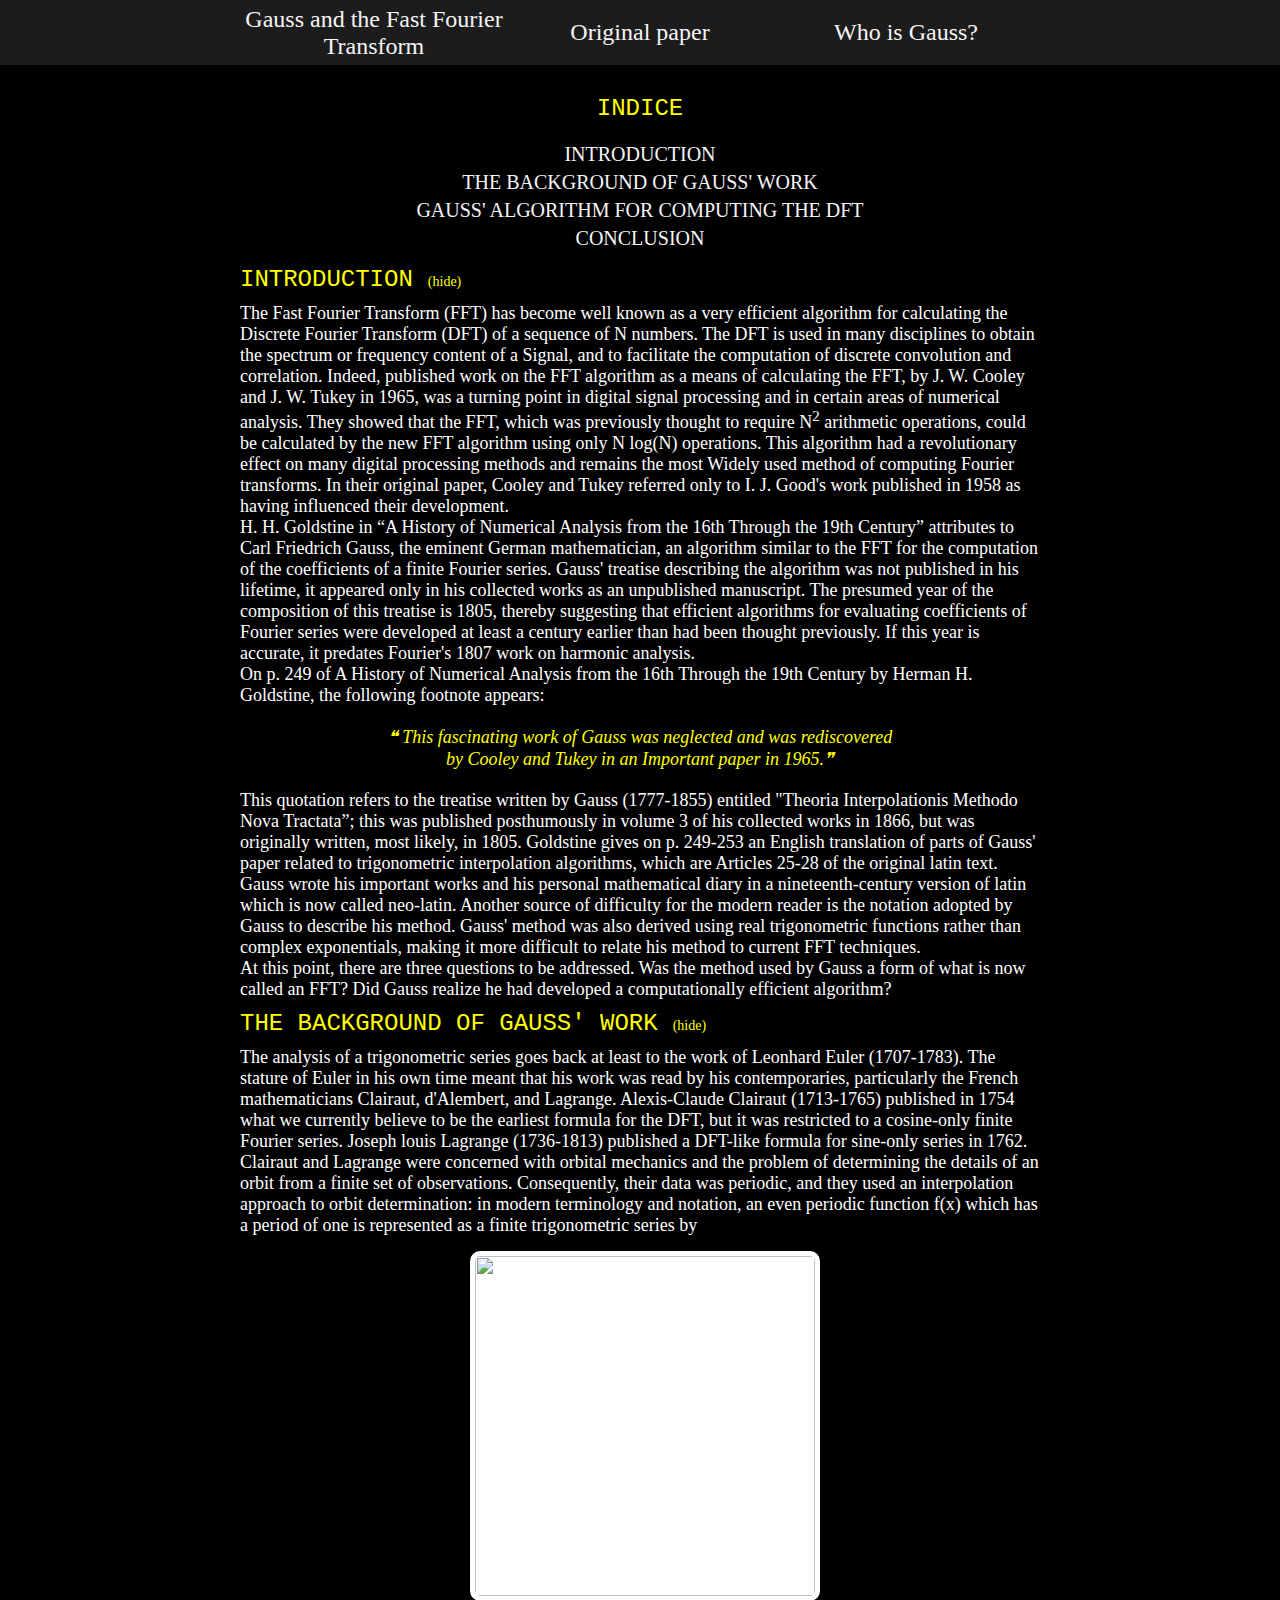
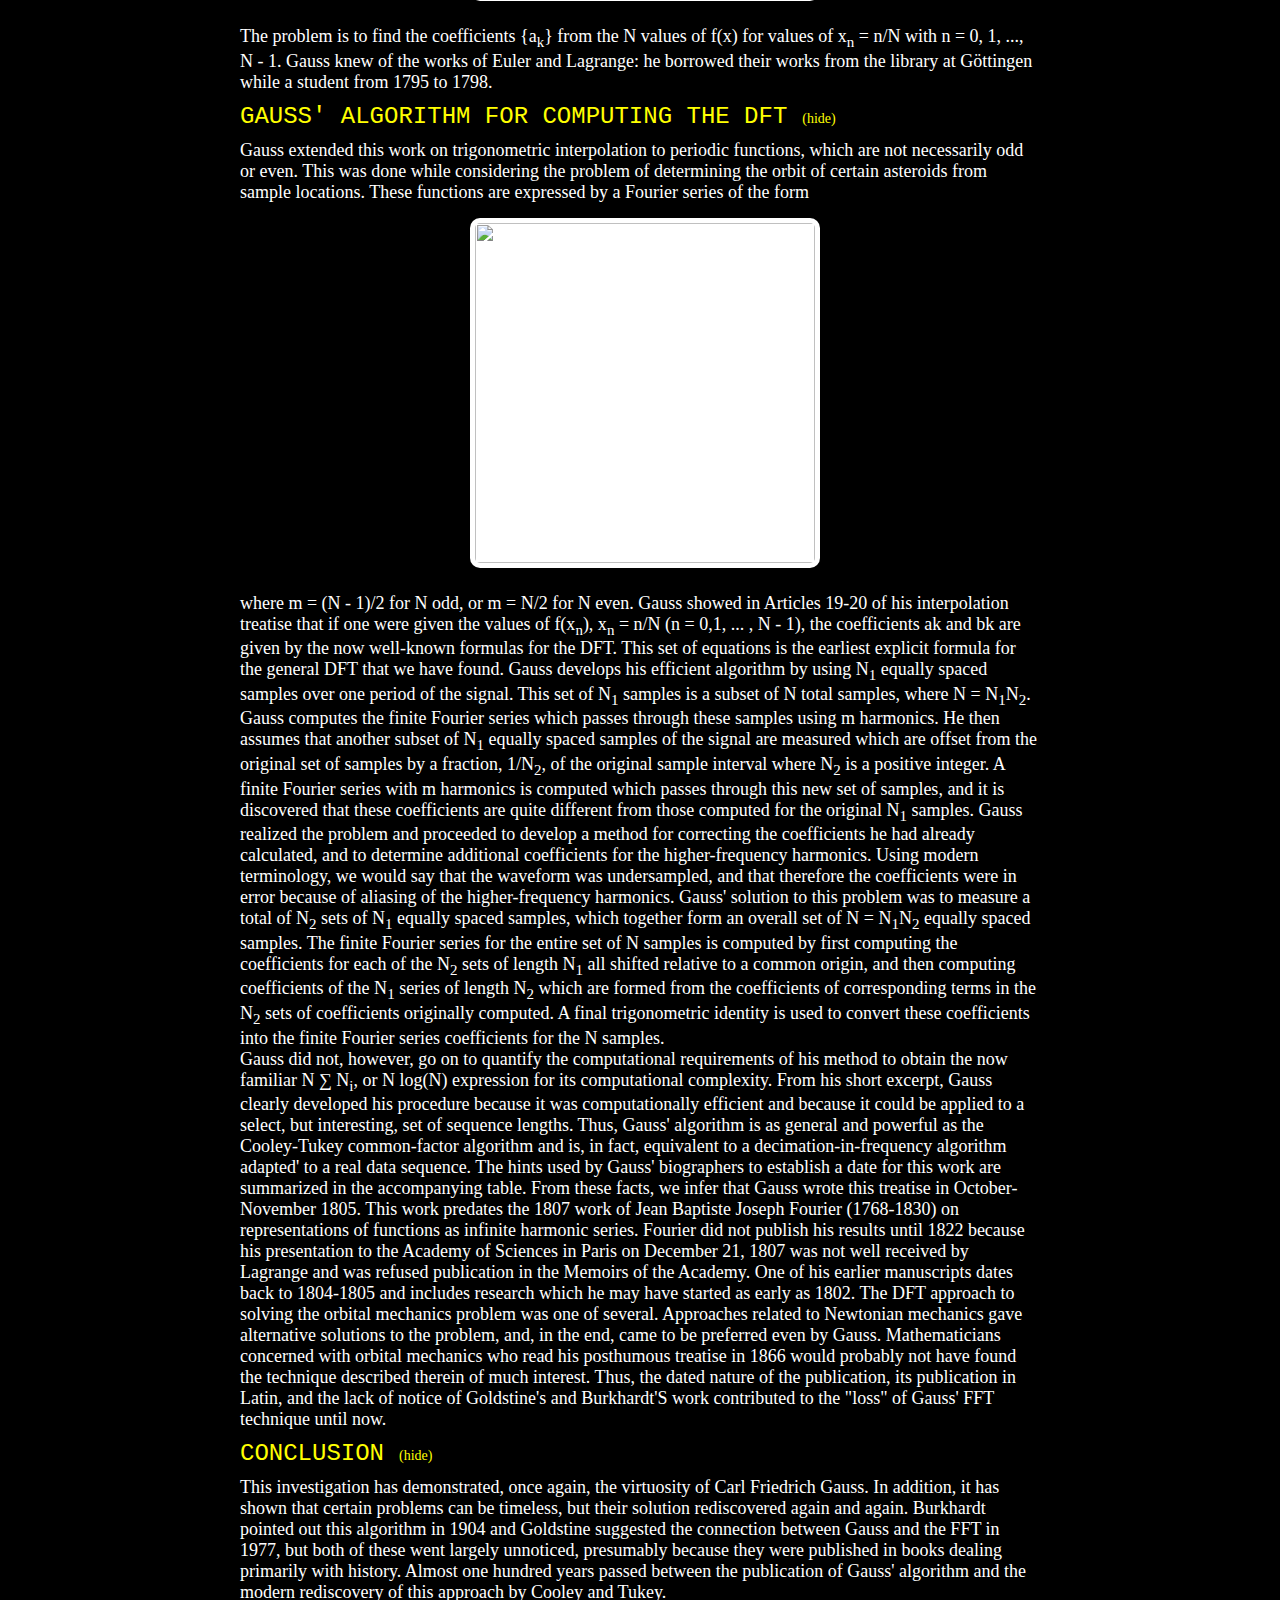
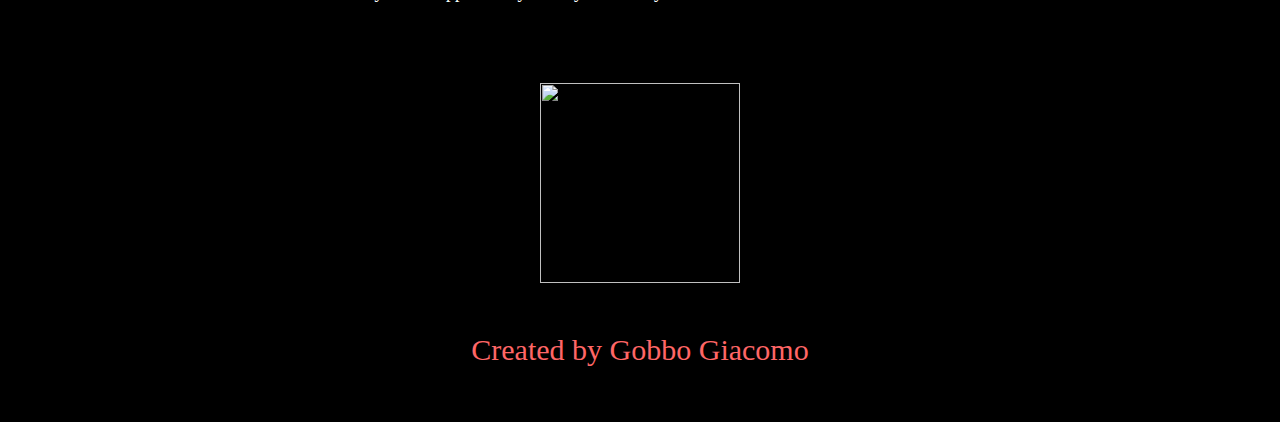
==== index.html @ 4969edc9 "Add files via upload" ====
<html>
    <head>
        <title>Gauss and the FFT</title>
        <link rel="stylesheet" type="text/css" href="foglio_di_stile.css">
        <link rel="icon" href="Images/gauss-icona.png">
    </head>
    <body>
        <div id="div_topbar">
            <table id="topbar">
                <tr>
                    <td><a href="index.html">Gauss and the Fast Fourier Transform</a></td>
                    <td><a href="original_paper.html">Original paper</a></td>
                    <td><a href="who_is_Gauss.html">Who is Gauss?</a></td>
                </tr>
           </table>
        </div>
        <div id="space"></div>
        <h1 id="indice"><tt>INDICE</tt></h1>
        <ul id="elenco-indice">
            <li><a href="#introduction">INTRODUCTION</a></li>
            <li><a href="#the-background-of-gauss-work">THE BACKGROUND OF GAUSS' WORK</a></li>
            <li><a href="#gauss-algorithm-for-computing-the-dft">GAUSS' ALGORITHM FOR COMPUTING THE DFT</a></li>
            <li><a href="#conclusion">CONCLUSION</a></li>
        </ul>
        <h1 id="introduction"><tt>INTRODUCTION</tt><a id="introduction-trigger" class="trigger">(hide)</a></h1>
        <p id="introduction-paragraph-one" class="paragraph">
            The Fast Fourier Transform (FFT) has become well known as a very efficient algorithm for calculating the Discrete Fourier Transform (DFT) of a sequence of N numbers. The DFT is used in many disciplines to obtain the spectrum or frequency content of a Signal, and to facilitate the computation of discrete convolution and correlation. Indeed, published work on the FFT algorithm as a means of calculating the FFT, by J. W. Cooley and J. W. Tukey in 1965, was a turning point in digital signal processing and in certain areas of numerical analysis. They showed that the FFT, which was previously thought to require N<sup>2</sup> arithmetic operations, could be calculated by the new FFT algorithm using only N log(N) operations. This algorithm had a revolutionary effect on many digital processing methods and remains the most Widely used method of computing Fourier transforms. In their original paper, Cooley and Tukey referred only to I. J. Good's work published in 1958 as having influenced their development.<br>
            H. H. Goldstine in “A History of Numerical Analysis from the 16th Through the 19th Century” attributes to Carl Friedrich Gauss, the eminent German mathematician, an algorithm similar to the FFT for the computation of the coefficients of a finite Fourier series. Gauss' treatise describing the algorithm was not published in his lifetime, it appeared only in his collected works as an unpublished manuscript. The presumed year of the composition of this treatise is 1805, thereby suggesting that efficient algorithms for evaluating coefficients of Fourier series were developed at least a century earlier than had been thought previously. If this year is accurate, it predates Fourier's 1807 work on harmonic analysis.<br>
            On p. 249 of A History of Numerical Analysis from the 16th Through the 19th Century by Herman H. Goldstine, the following footnote appears:
        </p>
        <p id="quote"><i>&#10077 This fascinating work of Gauss was neglected and was rediscovered<br> by Cooley and Tukey in an Important paper in 1965.&#10078</i></p>
        <p id="introduction-paragraph-three" class="paragraph">
            This quotation refers to the treatise written by Gauss (1777-1855) entitled "Theoria Interpolationis Methodo Nova Tractata”; this was published posthumously in volume 3 of his collected works in 1866, but was originally written, most likely, in 1805. Goldstine gives on p. 249-253 an English translation of parts of Gauss' paper related to trigonometric interpolation algorithms, which are Articles 25-28 of the original latin text. Gauss wrote his important works and his personal mathematical diary in a nineteenth-century version of latin which is now called neo-latin. Another source of difficulty for the modern reader is the notation adopted by Gauss to describe his method. Gauss' method was also derived using real trigonometric functions rather than complex exponentials, making it more difficult to relate his method to current FFT techniques.<br>
            At this point, there are three questions to be addressed. Was the method used by Gauss a form of what is now called an FFT? Did Gauss realize he had developed a computationally efficient algorithm?
        </p>
        <h1 id="the-background-of-gauss-work"><tt>THE BACKGROUND OF GAUSS' WORK</tt><a id="background-trigger" class="trigger">(hide)</a></h1>
        <p id="background-paragraph-one" class="paragraph">
            The analysis of a trigonometric series goes back at least to the work of Leonhard Euler (1707-1783). The stature of Euler in his own time meant that his work was read by his contemporaries, particularly the French mathematicians Clairaut, d'Alembert, and Lagrange. Alexis-Claude Clairaut (1713-1765) published in 1754 what we currently believe to be the earliest formula for the DFT, but it was restricted to a cosine-only finite Fourier series. Joseph louis Lagrange (1736-1813) published a DFT-like formula for sine-only series in 1762. Clairaut and Lagrange were concerned with orbital mechanics and the problem of determining the details of an orbit from a finite set of observations. Consequently, their data was periodic, and they used an interpolation approach to orbit determination: in modern terminology and notation, an even periodic function f(x) which has a period of one is represented as a finite trigonometric series by
        </p>
        <img id="background-paragraph-two" class="formula" src="Images/formula-1.png">
        <p id="background-paragraph-three" class="paragraph">
            The problem is to find the coefficients {a<sub>k</sub>} from the N values of f(x) for values of x<sub>n</sub> = n/N with n = 0, 1, ..., N - 1. Gauss knew of the works of Euler and Lagrange: he borrowed their works from the library at Göttingen while a student from 1795 to 1798.
        </p>
        <h1 id="gauss-algorithm-for-computing-the-dft"><tt>GAUSS' ALGORITHM FOR COMPUTING THE DFT</tt><a id="algorithm-trigger" class="trigger">(hide)</a></h1>
        <p id="algorithm-paragraph-one" class="paragraph">
            Gauss extended this work on trigonometric interpolation to periodic functions, which are not necessarily odd or even. This was done while considering the problem of determining the orbit of certain asteroids from sample locations. These functions are expressed by a Fourier series of the form
        </p>
        <img id="algorithm-paragraph-two" class="formula algorithm-paragraph" src="Images/formula-2.png">
        <p id="algorithm-paragraph-three" class="paragraph algorithm-paragraph">
            where m = (N - 1)/2 for N odd, or m = N/2 for N even. Gauss showed in Articles 19-20 of his interpolation treatise that if one were given the values of f(x<sub>n</sub>), x<sub>n</sub> = n/N (n = 0,1, ... , N - 1), the coefficients ak and bk are given by the now well-known formulas for the DFT. This set of equations is the earliest explicit formula for the general DFT that we have found. Gauss develops his efficient algorithm by using N<sub>1</sub> equally spaced samples over one period of the signal. This set of N<sub>1</sub> samples is a subset of N total samples, where N = N<sub>1</sub>N<sub>2</sub>. Gauss computes the finite Fourier series which passes through these samples using m harmonics. He then assumes that another subset of N<sub>1</sub> equally spaced samples of the signal are measured which are offset from the original set of samples by a fraction, 1/N<sub>2</sub>, of the original sample interval where N<sub>2</sub> is a positive integer. A finite Fourier series with m harmonics is computed which passes through this new set of samples, and it is discovered that these coefficients are quite different from those computed for the original N<sub>1</sub> samples. Gauss realized the problem and proceeded to develop a method for correcting the coefficients he had already calculated, and to determine additional coefficients for the higher-frequency harmonics. Using modern terminology, we would say that the waveform was undersampled, and that therefore the coefficients were in error because of aliasing of the higher-frequency harmonics. Gauss' solution to this problem was to measure a total of N<sub>2</sub> sets of N<sub>1</sub> equally spaced samples, which together form an overall set of N = N<sub>1</sub>N<sub>2</sub> equally spaced samples. The finite Fourier series for the entire set of N samples is computed by first computing the coefficients for each of the N<sub>2</sub> sets of length N<sub>1</sub> all shifted relative to a common origin, and then computing coefficients of the N<sub>1</sub> series of length N<sub>2</sub> which are formed from the coefficients of corresponding terms in the N<sub>2</sub> sets of coefficients originally computed. A final trigonometric identity is used to convert these coefficients into the finite Fourier series coefficients for the N samples.<br>
            Gauss did not, however, go on to quantify the computational requirements of his method to obtain the now familiar N ∑ N<sub>i</sub>, or N log(N) expression for its computational complexity. From his short excerpt, Gauss clearly developed his procedure because it was computationally efficient and because it could be applied to a select, but interesting, set of sequence lengths. Thus, Gauss' algorithm is as general and powerful as the Cooley-Tukey common-factor algorithm and is, in fact, equivalent to a decimation-in-frequency algorithm adapted' to a real data sequence. The hints used by Gauss' biographers to establish a date for this work are summarized in the accompanying table. From these facts, we infer that Gauss wrote this treatise in October-November 1805. This work predates the 1807 work of Jean Baptiste Joseph Fourier (1768-1830) on representations of functions as infinite harmonic series. Fourier did not publish his results until 1822 because his presentation to the Academy of Sciences in Paris on December 21, 1807 was not well received by Lagrange and was refused publication in the Memoirs of the Academy. One of his earlier manuscripts dates back to 1804-1805 and includes research which he may have started as early as 1802. The DFT approach to solving the orbital mechanics problem was one of several. Approaches related to Newtonian mechanics gave alternative solutions to the problem, and, in the end, came to be preferred even by Gauss. Mathematicians concerned with orbital mechanics who read his posthumous treatise in 1866 would probably not have found the technique described therein of much interest. Thus, the dated nature of the publication, its publication in Latin, and the lack of notice of Goldstine's and Burkhardt'S work contributed to the "loss" of Gauss' FFT technique until now.
        </p>
        <h1 id="conclusion"><tt>CONCLUSION</tt><a id="conclusion-trigger" class="trigger">(hide)</a></h1>
        <p id="conclusion-paragraph" class="paragraph">
            This investigation has demonstrated, once again, the virtuosity of Carl Friedrich Gauss. In addition, it has shown that certain problems can be timeless, but their solution rediscovered again and again. Burkhardt pointed out this algorithm in 1904 and Goldstine suggested the connection between Gauss and the FFT in 1977, but both of these went largely unnoticed, presumably because they were published in books dealing primarily with history. Almost one hundred years passed between the publication of Gauss' algorithm and the modern rediscovery of this approach by Cooley and Tukey.
        </p>
        <a href="who_is_Gauss.html"><img id="gauss-footer" src="https://github.com/Giacomo-Gobbo/giacomo-gobbo.github.io/blob/main/gauss-icona.png?raw=true"></a>
        <footer>Created by Gobbo Giacomo</footer>
    </body>
</html>
<script type="text/javascript">
    document.getElementById("introduction-trigger").onclick = function() {
        if (document.getElementById("introduction-paragraph-one").style.visibility == "hidden") {
            document.getElementById("introduction-paragraph-one").style.visibility = "visible";
            document.getElementById("quote").style.visibility = "visible";
            document.getElementById("introduction-paragraph-three").style.visibility = "visible";
            document.getElementById("introduction-paragraph-one").style.position = "relative";
            document.getElementById("quote").style.position = "relative";
            document.getElementById("introduction-paragraph-three").style.position = "relative";
            document.getElementById("introduction-trigger").innerHTML = "(hide)";
        } else {
            document.getElementById("introduction-paragraph-one").style.visibility = "hidden";
            document.getElementById("quote").style.visibility = "hidden";
            document.getElementById("introduction-paragraph-three").style.visibility = "hidden";
            document.getElementById("introduction-paragraph-one").style.position = "absolute";
            document.getElementById("quote").style.position = "absolute";
            document.getElementById("introduction-paragraph-three").style.position = "absolute";
            document.getElementById("introduction-trigger").innerHTML = "(show)";
        }
    }
    document.getElementById("background-trigger").onclick = function() {
        if (document.getElementById("background-paragraph-one").style.visibility == "hidden") {
            document.getElementById("background-paragraph-one").style.visibility = "visible";
            document.getElementById("background-paragraph-two").style.visibility = "visible";
            document.getElementById("background-paragraph-three").style.visibility = "visible";
            document.getElementById("background-paragraph-one").style.position = "relative";
            document.getElementById("background-paragraph-two").style.position = "relative";
            document.getElementById("background-paragraph-three").style.position = "relative";
            document.getElementById("background-trigger").innerHTML = "(hide)";
        } else {
            document.getElementById("background-paragraph-one").style.visibility = "hidden";
            document.getElementById("background-paragraph-two").style.visibility = "hidden";
            document.getElementById("background-paragraph-three").style.visibility = "hidden";
            document.getElementById("background-paragraph-one").style.position = "absolute";
            document.getElementById("background-paragraph-two").style.position = "absolute";
            document.getElementById("background-paragraph-three").style.position = "absolute";
            document.getElementById("background-trigger").innerHTML = "(show)";
        }
    }
    document.getElementById("algorithm-trigger").onclick = function() {
        if (document.getElementById("algorithm-paragraph-one").style.visibility == "hidden") {
            document.getElementById("algorithm-paragraph-one").style.visibility = "visible";
            document.getElementById("algorithm-paragraph-two").style.visibility = "visible";
            document.getElementById("algorithm-paragraph-three").style.visibility = "visible";
            document.getElementById("algorithm-paragraph-one").style.position = "relative";
            document.getElementById("algorithm-paragraph-two").style.position = "relative";
            document.getElementById("algorithm-paragraph-three").style.position = "relative";
            document.getElementById("algorithm-trigger").innerHTML = "(hide)";
        } else {
            document.getElementById("algorithm-paragraph-one").style.visibility = "hidden";
            document.getElementById("algorithm-paragraph-two").style.visibility = "hidden";
            document.getElementById("algorithm-paragraph-three").style.visibility = "hidden";
            document.getElementById("algorithm-paragraph-one").style.position = "absolute";
            document.getElementById("algorithm-paragraph-two").style.position = "absolute";
            document.getElementById("algorithm-paragraph-three").style.position = "absolute";
            document.getElementById("algorithm-trigger").innerHTML = "(show)";
        }
        
    }
    document.getElementById("conclusion-trigger").onclick = function() {
        if (document.getElementById("conclusion-paragraph").style.visibility == "hidden") {
            document.getElementById("conclusion-paragraph").style.visibility = "visible";
            document.getElementById("conclusion-paragraph").style.position = "relative";
            document.getElementById("conclusion-trigger").innerHTML = "(hide)";
        } else {
            document.getElementById("conclusion-paragraph").style.visibility = "hidden";
            document.getElementById("conclusion-paragraph").style.position = "absolute";
            document.getElementById("conclusion-trigger").innerHTML = "(show)";
        }
    }
</script>
---- foglio_di_stile.css ----
@font-face {
    font-family: 'Louis George Cafe';
    src: url('Font/BelleroseLight/LouisGeorgeCafe.woff2') format('woff2'),
        url('Font/BelleroseLight/LouisGeorgeCafe.woff') format('woff'),
        url('Font/BelleroseLight/LouisGeorgeCafe.ttf') format('truetype');
    font-weight: normal;
    font-style: normal;
}

body {
    background-color: black;
    padding: 0px;
    margin: 0px;
}

#div_topbar {
    position: relative;
    top: 0px;
    left: 0px;
    width: 100%;
    height: 65px;
    background-color: #1C1C1C;
}

#topbar {
    position: absolute;
    top: 0px;
    left: 50%;
    width: 800px;
    height: 65px;
    margin-left: -400px;
}

#topbar td {
    width: 30%;
    text-align: center;
    font: 24px "Louis George Cafe";
    font-weight: 300;
    font-style: normal;
    color: whitesmoke;
}

#gauss-icona {
    width: 10%;
}

#topbar a:hover {
    text-shadow: yellow 0px 0px 10px;
    color: yellow;
    transition-duration: 0.2s;
}

#topbar img {
    position: relative;
    left: 0px;
    width: 55px;
    height: 55px;
}

li a:hover {
    color: yellow;
    transition-duration: 0.2s;
}

a:link {
    text-decoration-line: none;  
    color: whitesmoke;
}

a:visited {
    text-decoration-line: none;  
    color: whitesmoke;
}

#space {
    position: relative;
    top: 0px;
    left: 0px;
    width: 100%;
    height: 20px;
}
#indice {
    text-align: center;
}

#elenco-indice {
    position: relative;
    top: 0px;
    left: 50%;
    width: 800px;
    margin-left: -400px;
    list-style-type: none;
    padding: 0px;
}

#elenco-indice li {
    font: 20px "Louis George Cafe";
    color: white;
    text-align: center;
    padding-top: 5px;
}

h1 {
    font: 24px "Louis George Cafe";
    position: relative;
    top: 0px;
    left: 50%;
    width: 800px;
    margin: 10px 0px 0px -400px;
    padding: 0px;
    color: yellow;
}

.paragraph {
    font: 18px "Calibri";
    position: relative;
    top: 0px;
    left: 50%;
    width: 800px;
    margin: 10px 0px 0px -400px;
    padding: 0px;
    color: white;
}

#quote {
    font: 18px "Calibri";
    position: relative;
    top: 0px;
    left: 50%;
    width: 800px;
    margin: 20px 0px 20px -400px;
    padding: 0px;
    text-align: center;
    color: yellow;
}

img.formula {
    position: relative;
    top: 0px;
    left: 50%;
    width: 340px;
    margin: 15px 0px 15px -170px;
    border-radius: 10px;
    padding: 5px;
    background-color: white;
}

footer {
    position: relative;
    font: 30px "Louis George Cafe";
    color: #FF6666;
    top: 0px;
    left: 0px;
    width: 100%;
    margin: 50px 0px 50px 0px;
    text-align: center;
}

embed {
    position: relative;
    top: 60px;
    left: 0px;
    width: 100%;
    height: 8800px;
}

#gauss {
    position: relative;
    top: 0px;
    left: 50%;
    width: 800px;
    margin: 0px 0px 0px -400px;
}

#gauss td {
    width: 50%;
    font: 20px "Louis George Cafe";
    color: white;
}

#gauss img {
    width: 300px;
    margin: 50px;
}

#disquisitiones-arithmeticae {
    position: relative;
    top: 0px;
    left: 50%;
    width: 800px;
    margin: 0px 0px 0px -400px;
}

#disquisitiones-arithmeticae td {
    font: 20px "Louis George Cafe";
    color: white;
}

td.td-img {
    width: 30%;
}

td.td-text {
    width: 70%;
}

#disquisitiones-arithmeticae img {
    height: 400px;
    margin: 50px;
}

ul.paragraph {
    list-style-type: circle;
}

#gauss-footer {
    position: relative;
    top: 0px;
    left: 0px;
    width: 200px;
    left: 50%;
    padding-top: 80px;
    margin: 0px 0px 0px -100px;
}

.trigger {
    font: 14px "Louis George Cafe";
    color: yellow;
    position: relative;
    top: 0px;
    left: 0px;
    width: 800px;
    margin: -5px 0px 0px 15px;
}

.trigger:hover {
    cursor: pointer;
}

#popup {
    font: 18px "Louis George Cafe";
    font-weight: bold;
    color: #FF6666;
    background-color: white;
    border-radius: 10px;
    position: relative;
    top: 30px;
    left: 50%;
    width: 200px;
    padding: 10px;
    margin-left: -100px;
}

#popup:hover {
    background-color: #F2F2F2;
    transition-duration: 0.3s;
}
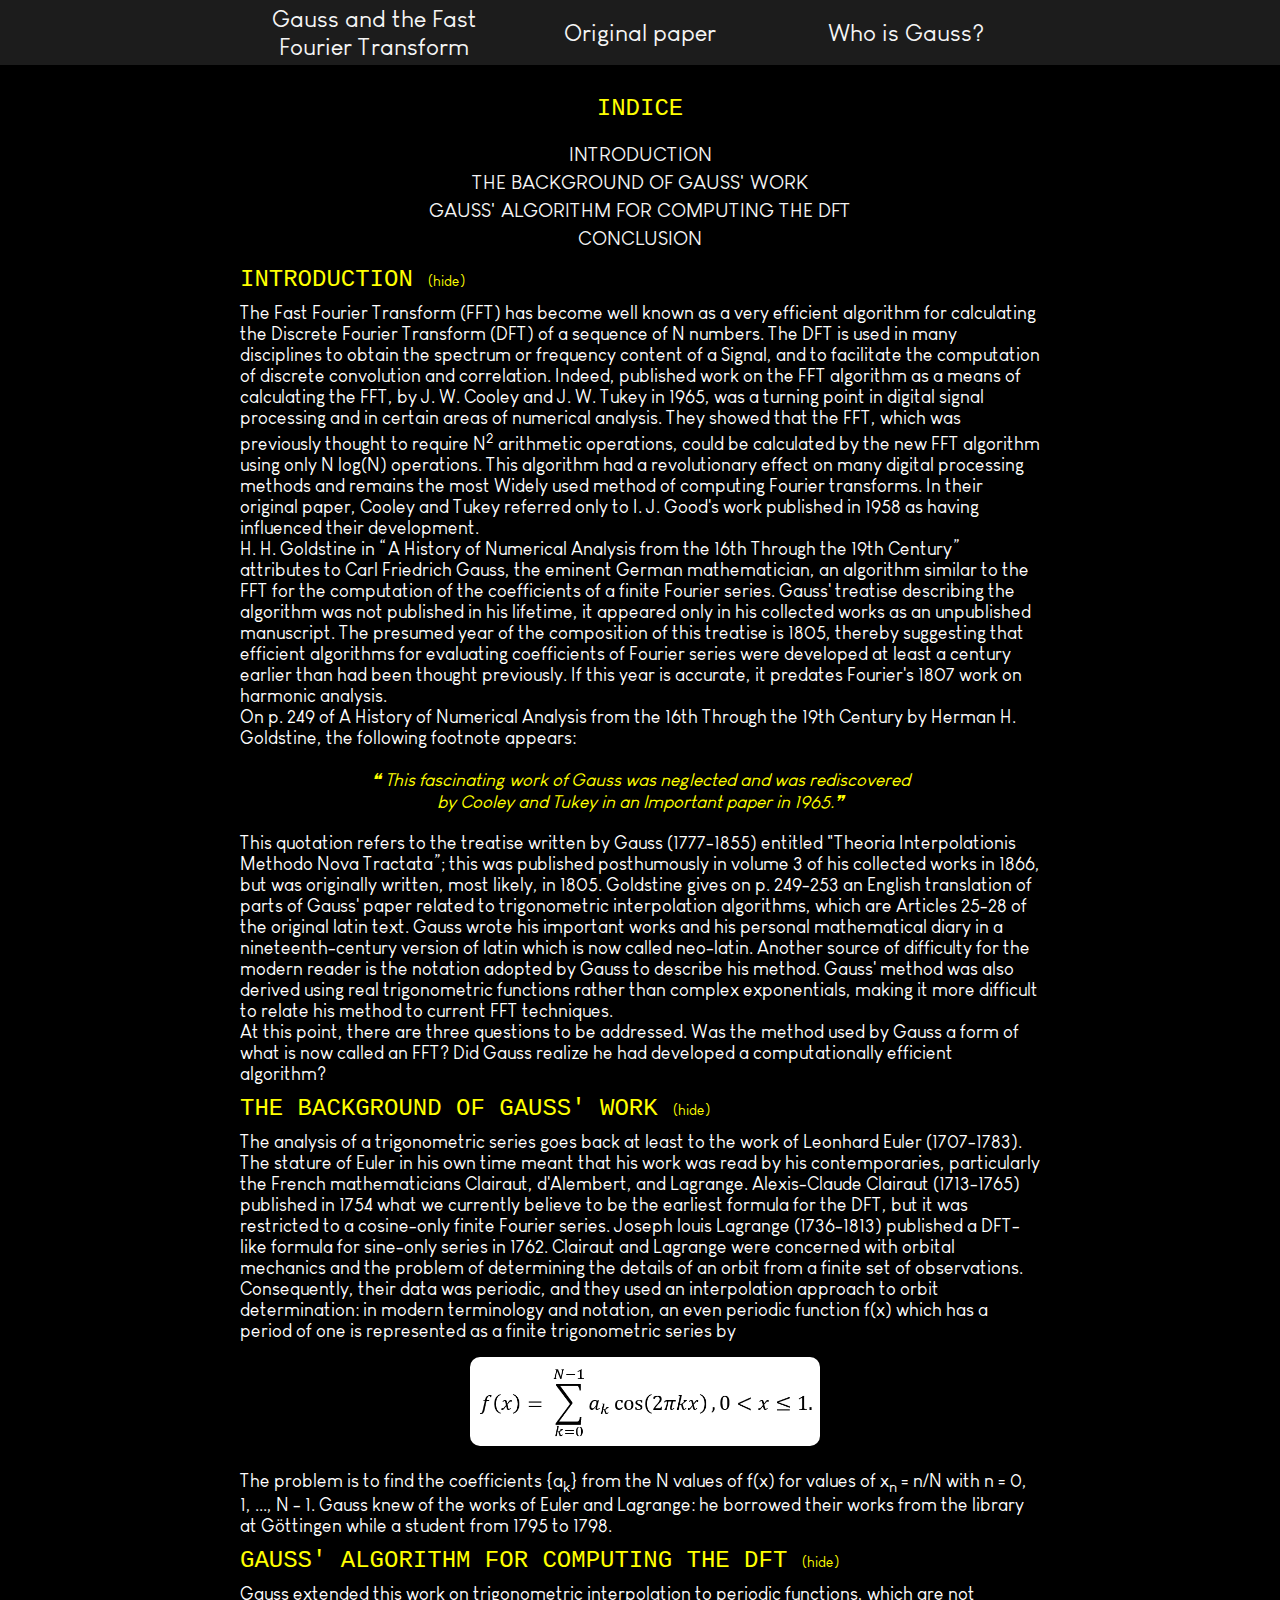
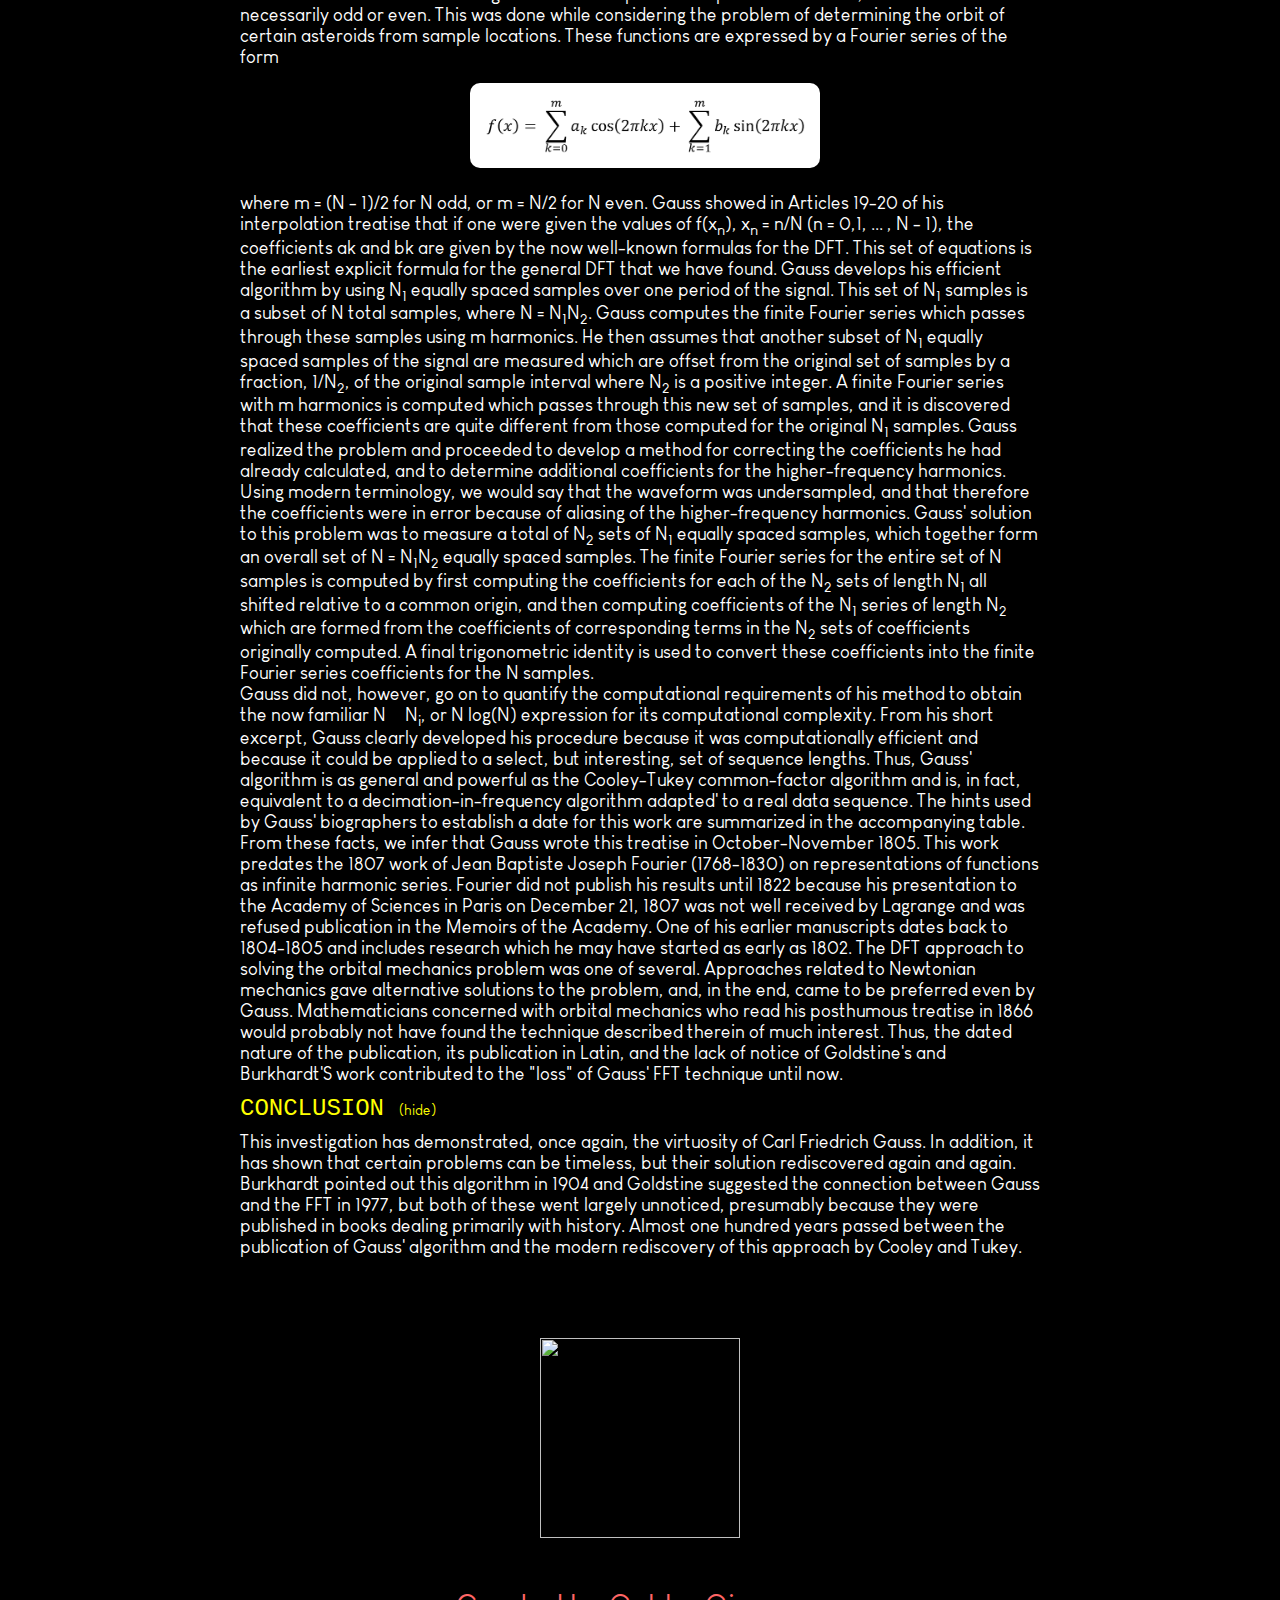
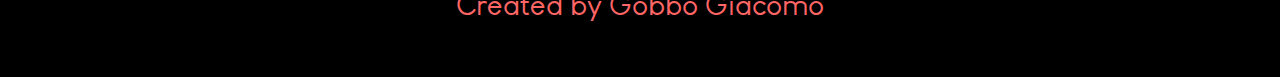
==== commit fce8c7e7: "Update index.html" ====
--- a/index.html
+++ b/index.html
@@ -1,6 +1,9 @@
 <html>
     <head>
         <title>Gauss and the FFT</title>
+        <meta name="description" content="Website for university aim about the work of Carl Friedrich Gauss about the Fast Fourier Transform">
+        <meta name="keywords" content="Gauss, FFT, Fourier, Transform, Giacomo, Gobbo, units, Trieste, UniTs, Gauss, Gauss algorithm">
+        <meta name="author" content="Giacomo Gobbo">
         <link rel="stylesheet" type="text/css" href="foglio_di_stile.css">
         <link rel="icon" href="Images/gauss-icona.png">
     </head>
@@ -128,4 +131,4 @@
             document.getElementById("conclusion-trigger").innerHTML = "(show)";
         }
     }
-</script>+</script>
--- a/foglio_di_stile.css
+++ b/foglio_di_stile.css
@@ -112,7 +112,7 @@
 }
 
 .paragraph {
-    font: 18px "Calibri";
+    font: 18px "Louis George Cafe";
     position: relative;
     top: 0px;
     left: 50%;
@@ -123,7 +123,7 @@
 }
 
 #quote {
-    font: 18px "Calibri";
+    font: 18px "Louis George Cafe";
     position: relative;
     top: 0px;
     left: 50%;
@@ -254,4 +254,4 @@
 #popup:hover {
     background-color: #F2F2F2;
     transition-duration: 0.3s;
-}+}
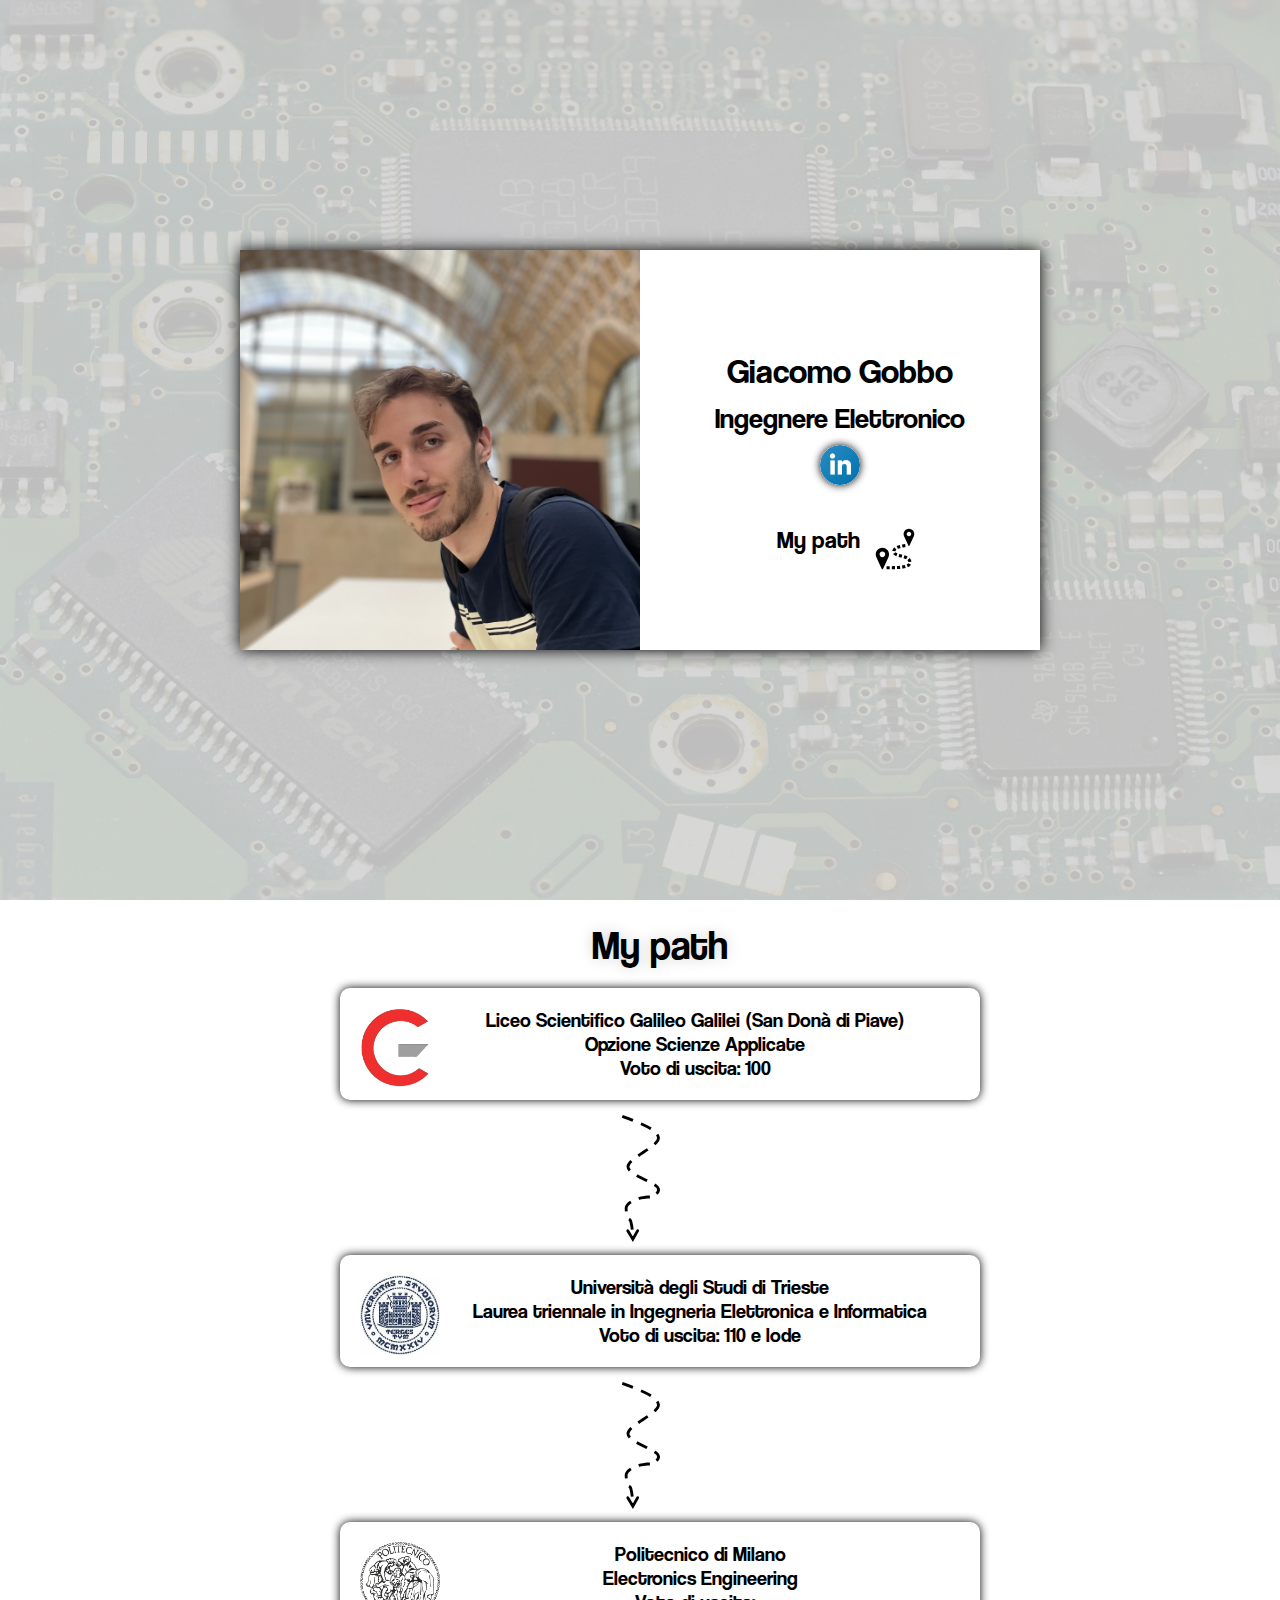
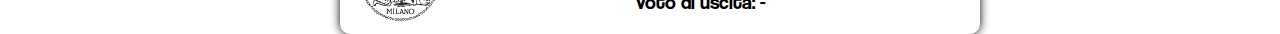
==== commit 14de0214: "major-update" ====
--- a/index.html
+++ b/index.html
@@ -1,134 +1,47 @@
 <html>
     <head>
-        <title>Gauss and the FFT</title>
-        <meta name="description" content="Website for university aim about the work of Carl Friedrich Gauss about the Fast Fourier Transform">
-        <meta name="keywords" content="Gauss, FFT, Fourier, Transform, Giacomo, Gobbo, units, Trieste, UniTs, Gauss, Gauss algorithm">
-        <meta name="author" content="Giacomo Gobbo">
-        <link rel="stylesheet" type="text/css" href="foglio_di_stile.css">
-        <link rel="icon" href="Images/gauss-icona.png">
+        <title>Giacomo Gobbo</title>
+        <link rel="stylesheet" type="text/css" href="style.css">
+        <link rel="icon" href="Asset/Img/icon2.svg">
     </head>
     <body>
-        <div id="div_topbar">
-            <table id="topbar">
-                <tr>
-                    <td><a href="index.html">Gauss and the Fast Fourier Transform</a></td>
-                    <td><a href="original_paper.html">Original paper</a></td>
-                    <td><a href="who_is_Gauss.html">Who is Gauss?</a></td>
-                </tr>
-           </table>
+        <div id="opacity"></div>
+        <div id="central">
+            <img id="central-img" src="Asset/Img/IMG_6628.jpg">
+            <div>
+                <p class="title"> Giacomo Gobbo </p>
+                <p class="subtitle"> Ingegnere Elettronico </p>
+                <a href="https://www.linkedin.com/in/gobbogiacomo/">
+                    <img class="linkedin" src="Asset/Img/linkedin.png">
+                </a>
+                <p id="mypath">
+                    <a href="#path"> My path </a>
+                    <img src="Asset/Img/black-path.svg">
+                </p>
+            </div>
         </div>
-        <div id="space"></div>
-        <h1 id="indice"><tt>INDICE</tt></h1>
-        <ul id="elenco-indice">
-            <li><a href="#introduction">INTRODUCTION</a></li>
-            <li><a href="#the-background-of-gauss-work">THE BACKGROUND OF GAUSS' WORK</a></li>
-            <li><a href="#gauss-algorithm-for-computing-the-dft">GAUSS' ALGORITHM FOR COMPUTING THE DFT</a></li>
-            <li><a href="#conclusion">CONCLUSION</a></li>
-        </ul>
-        <h1 id="introduction"><tt>INTRODUCTION</tt><a id="introduction-trigger" class="trigger">(hide)</a></h1>
-        <p id="introduction-paragraph-one" class="paragraph">
-            The Fast Fourier Transform (FFT) has become well known as a very efficient algorithm for calculating the Discrete Fourier Transform (DFT) of a sequence of N numbers. The DFT is used in many disciplines to obtain the spectrum or frequency content of a Signal, and to facilitate the computation of discrete convolution and correlation. Indeed, published work on the FFT algorithm as a means of calculating the FFT, by J. W. Cooley and J. W. Tukey in 1965, was a turning point in digital signal processing and in certain areas of numerical analysis. They showed that the FFT, which was previously thought to require N<sup>2</sup> arithmetic operations, could be calculated by the new FFT algorithm using only N log(N) operations. This algorithm had a revolutionary effect on many digital processing methods and remains the most Widely used method of computing Fourier transforms. In their original paper, Cooley and Tukey referred only to I. J. Good's work published in 1958 as having influenced their development.<br>
-            H. H. Goldstine in “A History of Numerical Analysis from the 16th Through the 19th Century” attributes to Carl Friedrich Gauss, the eminent German mathematician, an algorithm similar to the FFT for the computation of the coefficients of a finite Fourier series. Gauss' treatise describing the algorithm was not published in his lifetime, it appeared only in his collected works as an unpublished manuscript. The presumed year of the composition of this treatise is 1805, thereby suggesting that efficient algorithms for evaluating coefficients of Fourier series were developed at least a century earlier than had been thought previously. If this year is accurate, it predates Fourier's 1807 work on harmonic analysis.<br>
-            On p. 249 of A History of Numerical Analysis from the 16th Through the 19th Century by Herman H. Goldstine, the following footnote appears:
-        </p>
-        <p id="quote"><i>&#10077 This fascinating work of Gauss was neglected and was rediscovered<br> by Cooley and Tukey in an Important paper in 1965.&#10078</i></p>
-        <p id="introduction-paragraph-three" class="paragraph">
-            This quotation refers to the treatise written by Gauss (1777-1855) entitled "Theoria Interpolationis Methodo Nova Tractata”; this was published posthumously in volume 3 of his collected works in 1866, but was originally written, most likely, in 1805. Goldstine gives on p. 249-253 an English translation of parts of Gauss' paper related to trigonometric interpolation algorithms, which are Articles 25-28 of the original latin text. Gauss wrote his important works and his personal mathematical diary in a nineteenth-century version of latin which is now called neo-latin. Another source of difficulty for the modern reader is the notation adopted by Gauss to describe his method. Gauss' method was also derived using real trigonometric functions rather than complex exponentials, making it more difficult to relate his method to current FFT techniques.<br>
-            At this point, there are three questions to be addressed. Was the method used by Gauss a form of what is now called an FFT? Did Gauss realize he had developed a computationally efficient algorithm?
-        </p>
-        <h1 id="the-background-of-gauss-work"><tt>THE BACKGROUND OF GAUSS' WORK</tt><a id="background-trigger" class="trigger">(hide)</a></h1>
-        <p id="background-paragraph-one" class="paragraph">
-            The analysis of a trigonometric series goes back at least to the work of Leonhard Euler (1707-1783). The stature of Euler in his own time meant that his work was read by his contemporaries, particularly the French mathematicians Clairaut, d'Alembert, and Lagrange. Alexis-Claude Clairaut (1713-1765) published in 1754 what we currently believe to be the earliest formula for the DFT, but it was restricted to a cosine-only finite Fourier series. Joseph louis Lagrange (1736-1813) published a DFT-like formula for sine-only series in 1762. Clairaut and Lagrange were concerned with orbital mechanics and the problem of determining the details of an orbit from a finite set of observations. Consequently, their data was periodic, and they used an interpolation approach to orbit determination: in modern terminology and notation, an even periodic function f(x) which has a period of one is represented as a finite trigonometric series by
-        </p>
-        <img id="background-paragraph-two" class="formula" src="Images/formula-1.png">
-        <p id="background-paragraph-three" class="paragraph">
-            The problem is to find the coefficients {a<sub>k</sub>} from the N values of f(x) for values of x<sub>n</sub> = n/N with n = 0, 1, ..., N - 1. Gauss knew of the works of Euler and Lagrange: he borrowed their works from the library at Göttingen while a student from 1795 to 1798.
-        </p>
-        <h1 id="gauss-algorithm-for-computing-the-dft"><tt>GAUSS' ALGORITHM FOR COMPUTING THE DFT</tt><a id="algorithm-trigger" class="trigger">(hide)</a></h1>
-        <p id="algorithm-paragraph-one" class="paragraph">
-            Gauss extended this work on trigonometric interpolation to periodic functions, which are not necessarily odd or even. This was done while considering the problem of determining the orbit of certain asteroids from sample locations. These functions are expressed by a Fourier series of the form
-        </p>
-        <img id="algorithm-paragraph-two" class="formula algorithm-paragraph" src="Images/formula-2.png">
-        <p id="algorithm-paragraph-three" class="paragraph algorithm-paragraph">
-            where m = (N - 1)/2 for N odd, or m = N/2 for N even. Gauss showed in Articles 19-20 of his interpolation treatise that if one were given the values of f(x<sub>n</sub>), x<sub>n</sub> = n/N (n = 0,1, ... , N - 1), the coefficients ak and bk are given by the now well-known formulas for the DFT. This set of equations is the earliest explicit formula for the general DFT that we have found. Gauss develops his efficient algorithm by using N<sub>1</sub> equally spaced samples over one period of the signal. This set of N<sub>1</sub> samples is a subset of N total samples, where N = N<sub>1</sub>N<sub>2</sub>. Gauss computes the finite Fourier series which passes through these samples using m harmonics. He then assumes that another subset of N<sub>1</sub> equally spaced samples of the signal are measured which are offset from the original set of samples by a fraction, 1/N<sub>2</sub>, of the original sample interval where N<sub>2</sub> is a positive integer. A finite Fourier series with m harmonics is computed which passes through this new set of samples, and it is discovered that these coefficients are quite different from those computed for the original N<sub>1</sub> samples. Gauss realized the problem and proceeded to develop a method for correcting the coefficients he had already calculated, and to determine additional coefficients for the higher-frequency harmonics. Using modern terminology, we would say that the waveform was undersampled, and that therefore the coefficients were in error because of aliasing of the higher-frequency harmonics. Gauss' solution to this problem was to measure a total of N<sub>2</sub> sets of N<sub>1</sub> equally spaced samples, which together form an overall set of N = N<sub>1</sub>N<sub>2</sub> equally spaced samples. The finite Fourier series for the entire set of N samples is computed by first computing the coefficients for each of the N<sub>2</sub> sets of length N<sub>1</sub> all shifted relative to a common origin, and then computing coefficients of the N<sub>1</sub> series of length N<sub>2</sub> which are formed from the coefficients of corresponding terms in the N<sub>2</sub> sets of coefficients originally computed. A final trigonometric identity is used to convert these coefficients into the finite Fourier series coefficients for the N samples.<br>
-            Gauss did not, however, go on to quantify the computational requirements of his method to obtain the now familiar N ∑ N<sub>i</sub>, or N log(N) expression for its computational complexity. From his short excerpt, Gauss clearly developed his procedure because it was computationally efficient and because it could be applied to a select, but interesting, set of sequence lengths. Thus, Gauss' algorithm is as general and powerful as the Cooley-Tukey common-factor algorithm and is, in fact, equivalent to a decimation-in-frequency algorithm adapted' to a real data sequence. The hints used by Gauss' biographers to establish a date for this work are summarized in the accompanying table. From these facts, we infer that Gauss wrote this treatise in October-November 1805. This work predates the 1807 work of Jean Baptiste Joseph Fourier (1768-1830) on representations of functions as infinite harmonic series. Fourier did not publish his results until 1822 because his presentation to the Academy of Sciences in Paris on December 21, 1807 was not well received by Lagrange and was refused publication in the Memoirs of the Academy. One of his earlier manuscripts dates back to 1804-1805 and includes research which he may have started as early as 1802. The DFT approach to solving the orbital mechanics problem was one of several. Approaches related to Newtonian mechanics gave alternative solutions to the problem, and, in the end, came to be preferred even by Gauss. Mathematicians concerned with orbital mechanics who read his posthumous treatise in 1866 would probably not have found the technique described therein of much interest. Thus, the dated nature of the publication, its publication in Latin, and the lack of notice of Goldstine's and Burkhardt'S work contributed to the "loss" of Gauss' FFT technique until now.
-        </p>
-        <h1 id="conclusion"><tt>CONCLUSION</tt><a id="conclusion-trigger" class="trigger">(hide)</a></h1>
-        <p id="conclusion-paragraph" class="paragraph">
-            This investigation has demonstrated, once again, the virtuosity of Carl Friedrich Gauss. In addition, it has shown that certain problems can be timeless, but their solution rediscovered again and again. Burkhardt pointed out this algorithm in 1904 and Goldstine suggested the connection between Gauss and the FFT in 1977, but both of these went largely unnoticed, presumably because they were published in books dealing primarily with history. Almost one hundred years passed between the publication of Gauss' algorithm and the modern rediscovery of this approach by Cooley and Tukey.
-        </p>
-        <a href="who_is_Gauss.html"><img id="gauss-footer" src="https://github.com/Giacomo-Gobbo/giacomo-gobbo.github.io/blob/main/gauss-icona.png?raw=true"></a>
-        <footer>Created by Gobbo Giacomo</footer>
+        <div id="details">
+            <div id="path"> My path</div>
+            <p class="path-element">
+                <img id="liceo" src="Asset/Img/liceo.png">
+                Liceo Scientifico Galileo Galilei (San Donà di Piave)
+                <br>Opzione Scienze Applicate
+                <br>Voto di uscita: 100
+            </p>
+            <img class="dots" src="Asset/Img/arrow.svg">
+            <p class="path-element">
+                <img src="Asset/Img/trieste.jpeg">
+                Università degli Studi di Trieste
+                <br>Laurea triennale in Ingegneria Elettronica e Informatica
+                <br>Voto di uscita: 110 e lode
+            </p>
+            <img class="dots" src="Asset/Img/arrow.svg">
+            <p class="path-element">
+                <img src="Asset/Img/polimi.png">
+                Politecnico di Milano
+                <br>Electronics Engineering
+                <br>Voto di uscita: -
+            </p>
+        </div>
     </body>
-</html>
-<script type="text/javascript">
-    document.getElementById("introduction-trigger").onclick = function() {
-        if (document.getElementById("introduction-paragraph-one").style.visibility == "hidden") {
-            document.getElementById("introduction-paragraph-one").style.visibility = "visible";
-            document.getElementById("quote").style.visibility = "visible";
-            document.getElementById("introduction-paragraph-three").style.visibility = "visible";
-            document.getElementById("introduction-paragraph-one").style.position = "relative";
-            document.getElementById("quote").style.position = "relative";
-            document.getElementById("introduction-paragraph-three").style.position = "relative";
-            document.getElementById("introduction-trigger").innerHTML = "(hide)";
-        } else {
-            document.getElementById("introduction-paragraph-one").style.visibility = "hidden";
-            document.getElementById("quote").style.visibility = "hidden";
-            document.getElementById("introduction-paragraph-three").style.visibility = "hidden";
-            document.getElementById("introduction-paragraph-one").style.position = "absolute";
-            document.getElementById("quote").style.position = "absolute";
-            document.getElementById("introduction-paragraph-three").style.position = "absolute";
-            document.getElementById("introduction-trigger").innerHTML = "(show)";
-        }
-    }
-    document.getElementById("background-trigger").onclick = function() {
-        if (document.getElementById("background-paragraph-one").style.visibility == "hidden") {
-            document.getElementById("background-paragraph-one").style.visibility = "visible";
-            document.getElementById("background-paragraph-two").style.visibility = "visible";
-            document.getElementById("background-paragraph-three").style.visibility = "visible";
-            document.getElementById("background-paragraph-one").style.position = "relative";
-            document.getElementById("background-paragraph-two").style.position = "relative";
-            document.getElementById("background-paragraph-three").style.position = "relative";
-            document.getElementById("background-trigger").innerHTML = "(hide)";
-        } else {
-            document.getElementById("background-paragraph-one").style.visibility = "hidden";
-            document.getElementById("background-paragraph-two").style.visibility = "hidden";
-            document.getElementById("background-paragraph-three").style.visibility = "hidden";
-            document.getElementById("background-paragraph-one").style.position = "absolute";
-            document.getElementById("background-paragraph-two").style.position = "absolute";
-            document.getElementById("background-paragraph-three").style.position = "absolute";
-            document.getElementById("background-trigger").innerHTML = "(show)";
-        }
-    }
-    document.getElementById("algorithm-trigger").onclick = function() {
-        if (document.getElementById("algorithm-paragraph-one").style.visibility == "hidden") {
-            document.getElementById("algorithm-paragraph-one").style.visibility = "visible";
-            document.getElementById("algorithm-paragraph-two").style.visibility = "visible";
-            document.getElementById("algorithm-paragraph-three").style.visibility = "visible";
-            document.getElementById("algorithm-paragraph-one").style.position = "relative";
-            document.getElementById("algorithm-paragraph-two").style.position = "relative";
-            document.getElementById("algorithm-paragraph-three").style.position = "relative";
-            document.getElementById("algorithm-trigger").innerHTML = "(hide)";
-        } else {
-            document.getElementById("algorithm-paragraph-one").style.visibility = "hidden";
-            document.getElementById("algorithm-paragraph-two").style.visibility = "hidden";
-            document.getElementById("algorithm-paragraph-three").style.visibility = "hidden";
-            document.getElementById("algorithm-paragraph-one").style.position = "absolute";
-            document.getElementById("algorithm-paragraph-two").style.position = "absolute";
-            document.getElementById("algorithm-paragraph-three").style.position = "absolute";
-            document.getElementById("algorithm-trigger").innerHTML = "(show)";
-        }
-        
-    }
-    document.getElementById("conclusion-trigger").onclick = function() {
-        if (document.getElementById("conclusion-paragraph").style.visibility == "hidden") {
-            document.getElementById("conclusion-paragraph").style.visibility = "visible";
-            document.getElementById("conclusion-paragraph").style.position = "relative";
-            document.getElementById("conclusion-trigger").innerHTML = "(hide)";
-        } else {
-            document.getElementById("conclusion-paragraph").style.visibility = "hidden";
-            document.getElementById("conclusion-paragraph").style.position = "absolute";
-            document.getElementById("conclusion-trigger").innerHTML = "(show)";
-        }
-    }
-</script>
+</html>--- a/style.css
+++ b/style.css
@@ -0,0 +1,200 @@
+@font-face {
+    font-family: 'Louis George Cafe';
+    src: url('Asset/Fonts/BelleroseLight/LouisGeorgeCafe.woff2') format('woff2'),
+        url('Asset/Fonts/BelleroseLight/LouisGeorgeCafe.woff') format('woff'),
+        url('Asset/Fonts/BelleroseLight/LouisGeorgeCafe.ttf') format('truetype');
+    font-weight: normal;
+    font-style: normal;
+}
+
+@font-face {
+    font-family: 'Coolvetica';
+    src: url('Asset/Fonts/coolvetica/coolvetica.otf') format('opentype');
+    font-weight: normal;
+    font-style: normal;
+}
+
+body {
+    background-image: url(Asset/Img/sfondo01.jpg);
+    background-position: center;
+    background-size: cover;
+    background-color: #00CC99;
+    padding: 0px;
+    margin: 0px;
+    overflow-x: hidden;
+}
+
+#opacity {
+    position: absolute;
+    left: 0px;
+    top: 0px;
+    width: 100%;
+    height: 100%;
+    opacity: 0.9;
+    background-color: lightgrey;
+}
+
+a:active {
+    color: black;
+    text-decoration-line: none;
+}
+
+a {
+    color: black;
+    text-decoration-line: none;
+}
+
+a:enabled {
+    color: black;
+    text-decoration-line: none;
+}
+
+a:visited {
+    color: black;
+    text-decoration-line: none;
+}
+
+a:hover {
+    color: gray;
+    text-decoration-line: none;
+}
+
+#central {
+    position: absolute;
+    width: 800px;
+    height: 400px;
+    left: 50%;
+    top: 50%;
+    margin-left: -400px;
+    margin-top: -200px;
+    background-color: white;
+    box-shadow: 0px 0px 15px black;
+}
+
+#central div {
+    position: relative;
+    width: 50%;
+    height: 100%;
+    left: 400px;
+    top: -400px;
+}
+
+#central-img {
+    position: relative;
+    height: 100%;
+    top: 0px;
+    left: 0px;
+}
+
+#central p {
+    margin: 0px;
+}
+
+.title {
+    font: 34px "Coolvetica";
+    position: relative;
+    text-align: center;
+    padding-top: 100px;
+    width: 100%;
+    height: auto;
+    top: 0px;
+    left: 0px;
+}
+
+.subtitle {
+    font: 28px "Coolvetica";
+    position: relative;
+    text-align: center;
+    padding-top: 10px;
+    width: 100%;
+    height: auto;
+    top: 0px;
+    left: 0px;
+}
+
+.linkedin {
+    position: relative;
+    border-radius: 20px;
+    width: 40px;
+    height: 40px;
+    top: 10px;
+    left: 50%;
+    margin-left: -20px;
+    box-shadow: 0px 0px 8px black;
+}
+
+#details {
+    position: absolute;
+    background-color: white;
+    top: 100%;
+    left: 0px;
+    width: 100%;
+}
+
+#mypath {
+    font: 24px "Coolvetica";
+    text-align: right;
+    position: relative;    
+    width: 100%;
+    top: 0px;
+    left: 0px;
+    padding-top: 50px;
+}
+
+#mypath img {
+    position: relative;
+    float: right;
+    width: 50px;
+    height: 50px;
+    padding: 0px 0px 0px 10px;
+    margin: 0px 120px 0px 0px;
+}
+
+#path {
+    font: 40px "Coolvetica";
+    text-shadow: 0px 0px 15px lightgray;
+    position: relative;
+    text-align: center;
+    width: 100%;
+    top: 0px;
+    left: 0px;
+    padding: 20px;
+}
+
+.path-element {
+    font: 20px "Coolvetica";
+    text-align: center;
+    position: relative;
+    width: 600px;
+    height: auto;
+    left: 50%;
+    margin: 0px 0px 0px -300px;
+    background-color: white;
+    box-shadow: 0px 0px 10px black;
+    border-radius: 10px;
+    padding: 20px;
+}
+
+.null {
+    visibility: hidden;
+}
+
+#liceo {
+    width: 70px;
+}
+
+.path-element img {
+    position: inherit;
+    float: left;
+    width: 80px;
+    margin: 0px;
+    padding: 0px;
+}
+
+.dots {
+    position: relative;
+    width: 40px;
+    left: 50%;
+    margin: 15px 0px 0px -20px;
+    padding: 0px;
+}